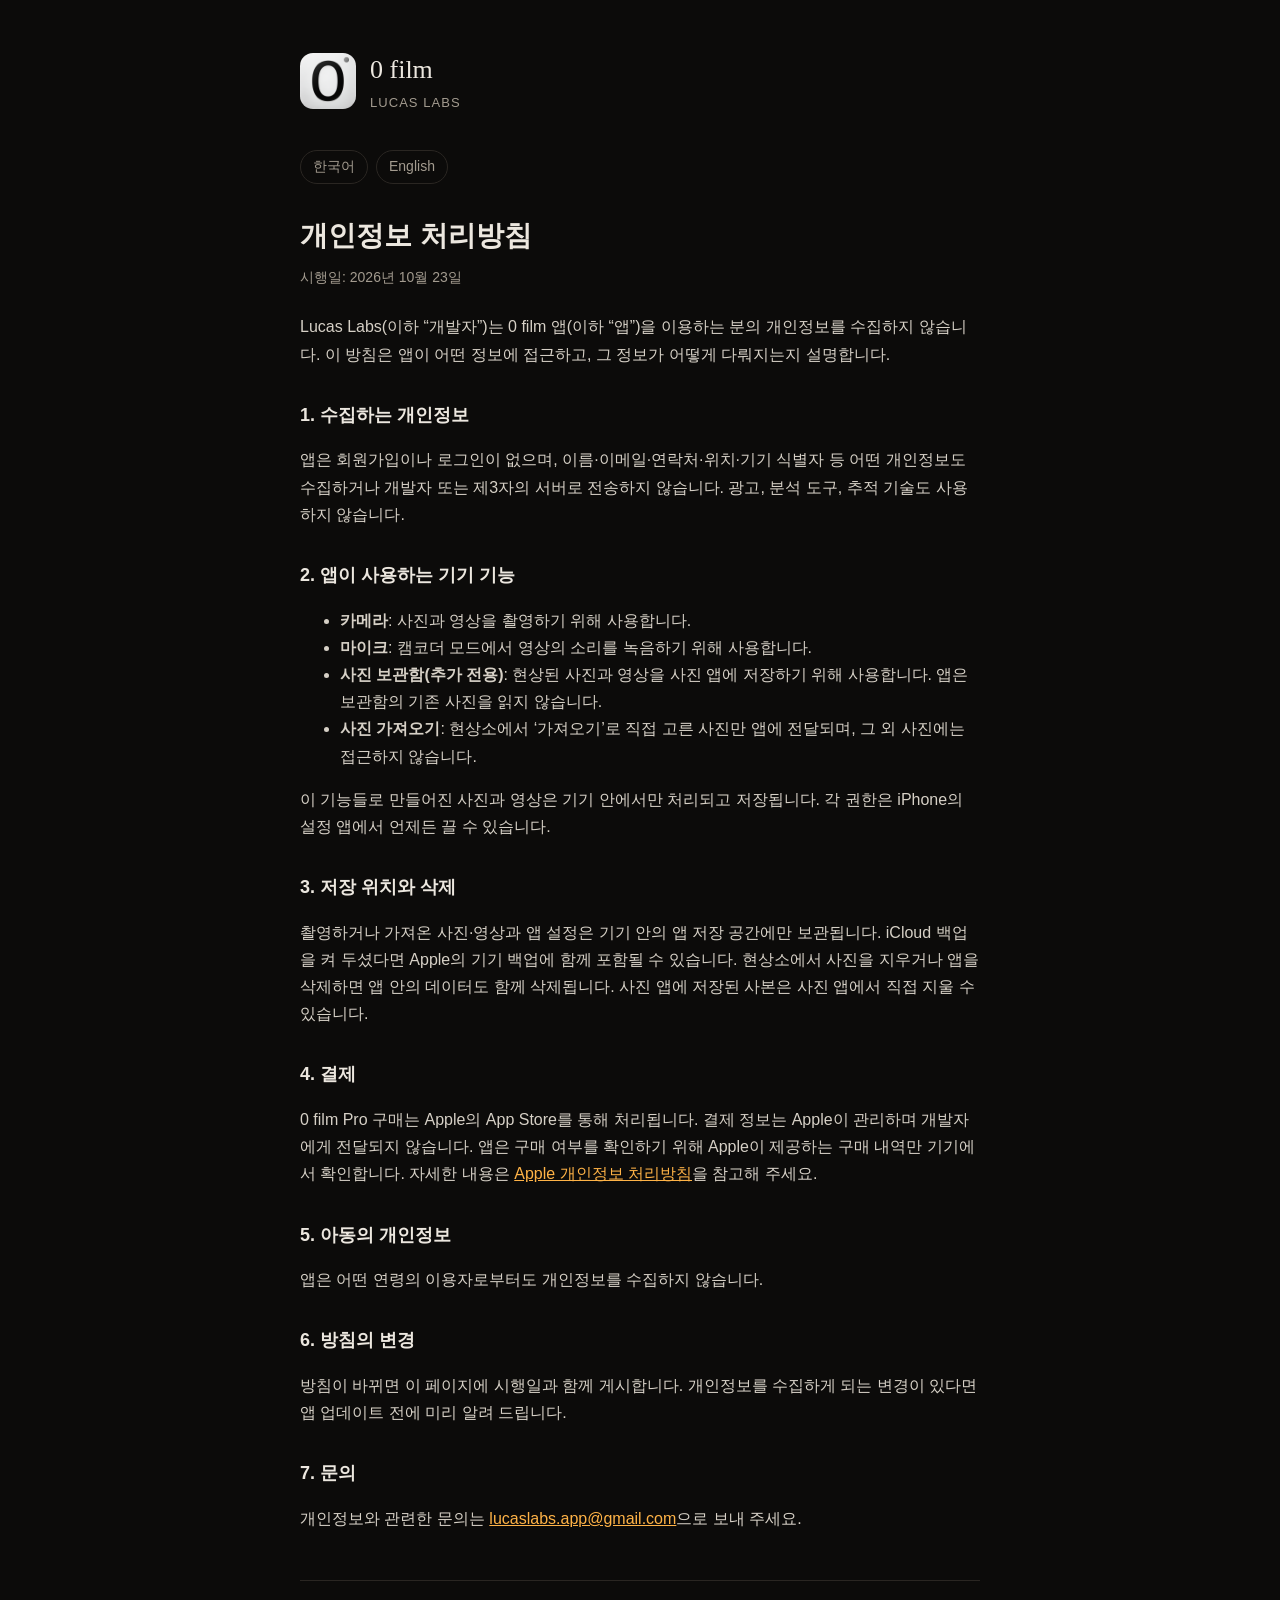
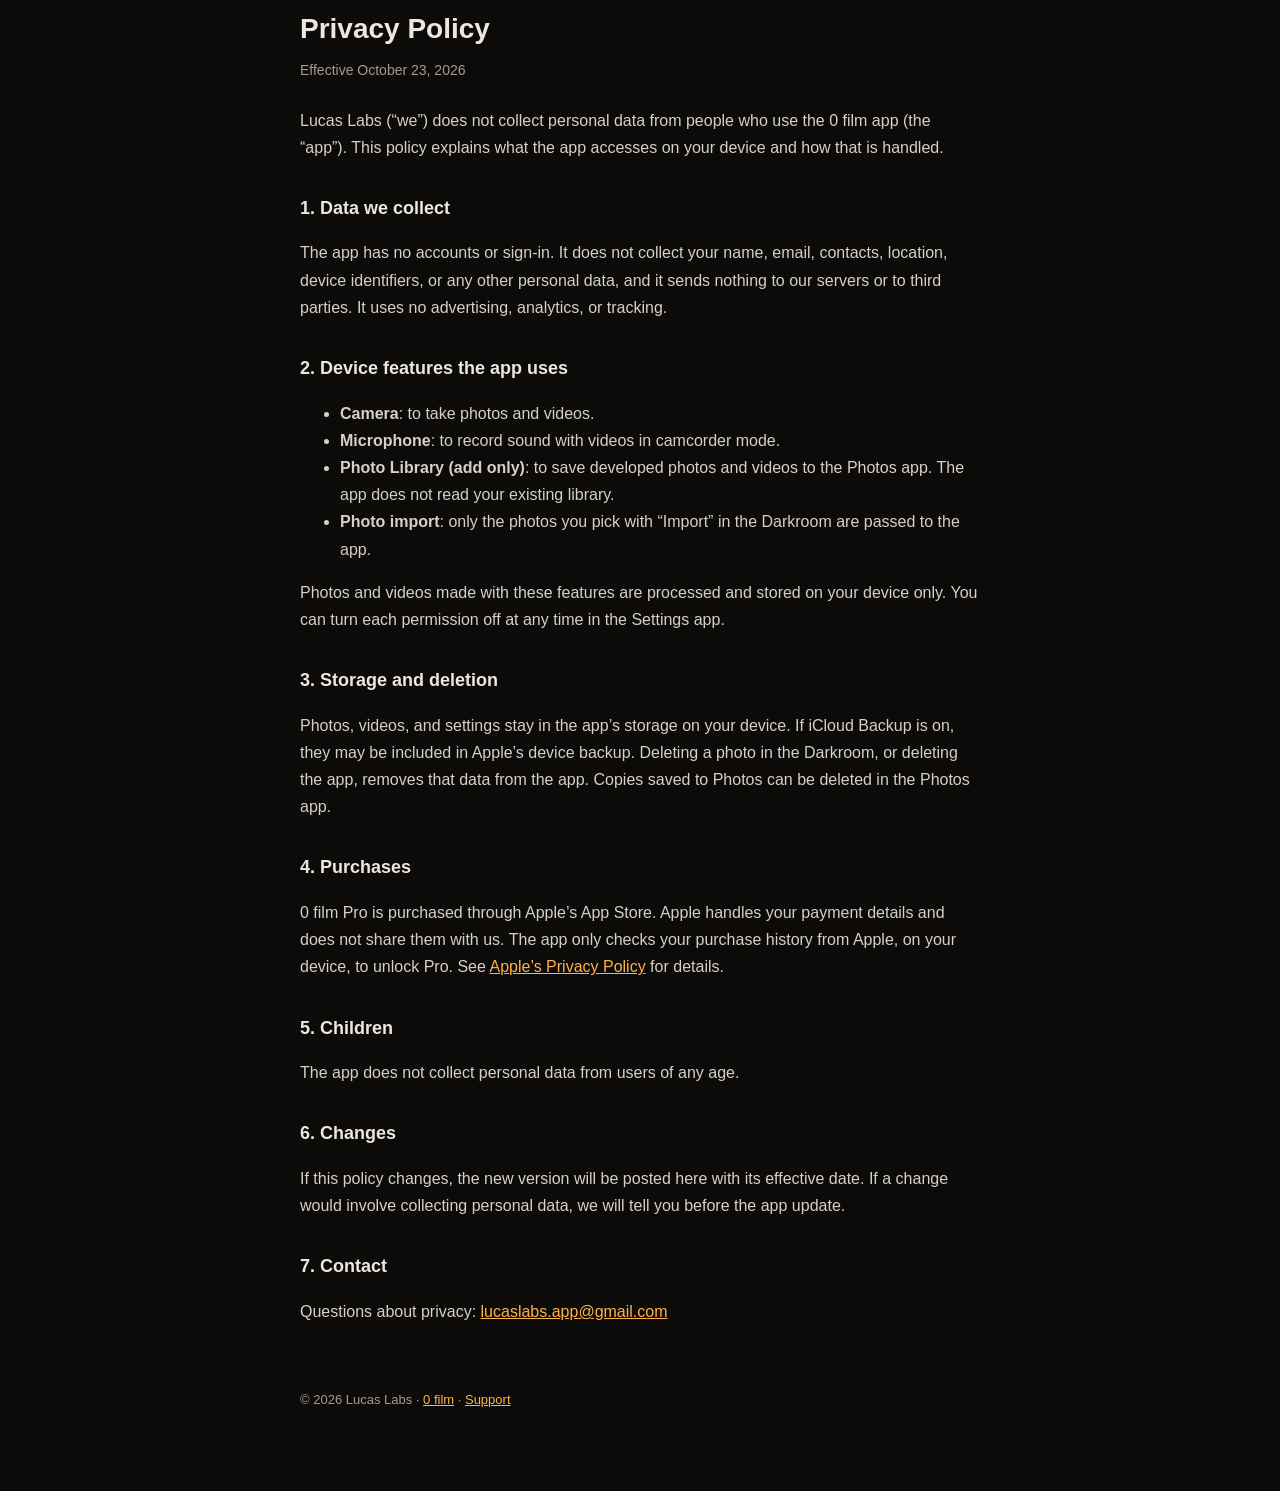
==== privacy.html @ 63082dfb "Add 0 film privacy policy, support and landing pages Co-Authored-By: Claude Opus 5.5 <noreply@anthro" ====
<!doctype html>
<html lang="ko">
<head>
<meta charset="utf-8">
<meta name="viewport" content="width=device-width, initial-scale=1">
<title>0 film · 개인정보 처리방침 / Privacy Policy</title>
<link rel="stylesheet" href="style.css">
</head>
<body>
<main>
  <header>
    <img src="icon.png" alt="">
    <div>
      <div class="name">0 film</div>
      <div class="by">Lucas Labs</div>
    </div>
  </header>

  <nav class="lang">
    <a href="#ko">한국어</a>
    <a href="#en">English</a>
  </nav>

  <section class="locale" id="ko" lang="ko">
    <h1>개인정보 처리방침</h1>
    <p class="updated">시행일: 2026년 10월 23일</p>
    <p>Lucas Labs(이하 “개발자”)는 0 film 앱(이하 “앱”)을 이용하는 분의 개인정보를 수집하지 않습니다. 이 방침은 앱이 어떤 정보에 접근하고, 그 정보가 어떻게 다뤄지는지 설명합니다.</p>

    <h2>1. 수집하는 개인정보</h2>
    <p>앱은 회원가입이나 로그인이 없으며, 이름·이메일·연락처·위치·기기 식별자 등 어떤 개인정보도 수집하거나 개발자 또는 제3자의 서버로 전송하지 않습니다. 광고, 분석 도구, 추적 기술도 사용하지 않습니다.</p>

    <h2>2. 앱이 사용하는 기기 기능</h2>
    <ul>
      <li><strong>카메라</strong>: 사진과 영상을 촬영하기 위해 사용합니다.</li>
      <li><strong>마이크</strong>: 캠코더 모드에서 영상의 소리를 녹음하기 위해 사용합니다.</li>
      <li><strong>사진 보관함(추가 전용)</strong>: 현상된 사진과 영상을 사진 앱에 저장하기 위해 사용합니다. 앱은 보관함의 기존 사진을 읽지 않습니다.</li>
      <li><strong>사진 가져오기</strong>: 현상소에서 ‘가져오기’로 직접 고른 사진만 앱에 전달되며, 그 외 사진에는 접근하지 않습니다.</li>
    </ul>
    <p>이 기능들로 만들어진 사진과 영상은 기기 안에서만 처리되고 저장됩니다. 각 권한은 iPhone의 설정 앱에서 언제든 끌 수 있습니다.</p>

    <h2>3. 저장 위치와 삭제</h2>
    <p>촬영하거나 가져온 사진·영상과 앱 설정은 기기 안의 앱 저장 공간에만 보관됩니다. iCloud 백업을 켜 두셨다면 Apple의 기기 백업에 함께 포함될 수 있습니다. 현상소에서 사진을 지우거나 앱을 삭제하면 앱 안의 데이터도 함께 삭제됩니다. 사진 앱에 저장된 사본은 사진 앱에서 직접 지울 수 있습니다.</p>

    <h2>4. 결제</h2>
    <p>0 film Pro 구매는 Apple의 App Store를 통해 처리됩니다. 결제 정보는 Apple이 관리하며 개발자에게 전달되지 않습니다. 앱은 구매 여부를 확인하기 위해 Apple이 제공하는 구매 내역만 기기에서 확인합니다. 자세한 내용은 <a href="https://www.apple.com/kr/legal/privacy/">Apple 개인정보 처리방침</a>을 참고해 주세요.</p>

    <h2>5. 아동의 개인정보</h2>
    <p>앱은 어떤 연령의 이용자로부터도 개인정보를 수집하지 않습니다.</p>

    <h2>6. 방침의 변경</h2>
    <p>방침이 바뀌면 이 페이지에 시행일과 함께 게시합니다. 개인정보를 수집하게 되는 변경이 있다면 앱 업데이트 전에 미리 알려 드립니다.</p>

    <h2>7. 문의</h2>
    <p>개인정보와 관련한 문의는 <a href="mailto:lucaslabs.app@gmail.com">lucaslabs.app@gmail.com</a>으로 보내 주세요.</p>
  </section>

  <section class="locale" id="en" lang="en">
    <h1>Privacy Policy</h1>
    <p class="updated">Effective October 23, 2026</p>
    <p>Lucas Labs (“we”) does not collect personal data from people who use the 0 film app (the “app”). This policy explains what the app accesses on your device and how that is handled.</p>

    <h2>1. Data we collect</h2>
    <p>The app has no accounts or sign-in. It does not collect your name, email, contacts, location, device identifiers, or any other personal data, and it sends nothing to our servers or to third parties. It uses no advertising, analytics, or tracking.</p>

    <h2>2. Device features the app uses</h2>
    <ul>
      <li><strong>Camera</strong>: to take photos and videos.</li>
      <li><strong>Microphone</strong>: to record sound with videos in camcorder mode.</li>
      <li><strong>Photo Library (add only)</strong>: to save developed photos and videos to the Photos app. The app does not read your existing library.</li>
      <li><strong>Photo import</strong>: only the photos you pick with “Import” in the Darkroom are passed to the app.</li>
    </ul>
    <p>Photos and videos made with these features are processed and stored on your device only. You can turn each permission off at any time in the Settings app.</p>

    <h2>3. Storage and deletion</h2>
    <p>Photos, videos, and settings stay in the app’s storage on your device. If iCloud Backup is on, they may be included in Apple’s device backup. Deleting a photo in the Darkroom, or deleting the app, removes that data from the app. Copies saved to Photos can be deleted in the Photos app.</p>

    <h2>4. Purchases</h2>
    <p>0 film Pro is purchased through Apple’s App Store. Apple handles your payment details and does not share them with us. The app only checks your purchase history from Apple, on your device, to unlock Pro. See <a href="https://www.apple.com/legal/privacy/">Apple’s Privacy Policy</a> for details.</p>

    <h2>5. Children</h2>
    <p>The app does not collect personal data from users of any age.</p>

    <h2>6. Changes</h2>
    <p>If this policy changes, the new version will be posted here with its effective date. If a change would involve collecting personal data, we will tell you before the app update.</p>

    <h2>7. Contact</h2>
    <p>Questions about privacy: <a href="mailto:lucaslabs.app@gmail.com">lucaslabs.app@gmail.com</a></p>
  </section>

  <footer>© 2026 Lucas Labs · <a href="index.html">0 film</a> · <a href="support.html">Support</a></footer>
</main>
</body>
</html>
---- style.css ----
:root {
  --bg: #0c0b0a;
  --card: #171513;
  --text: #ece7df;
  --muted: #a39b8f;
  --accent: #ffb347;
  --line: #2a2622;
}
* { box-sizing: border-box; }
body {
  margin: 0;
  background: var(--bg);
  color: var(--text);
  font: 16px/1.7 -apple-system, BlinkMacSystemFont, "Apple SD Gothic Neo", "Hiragino Sans", "PingFang SC", sans-serif;
  -webkit-text-size-adjust: 100%;
}
main { max-width: 720px; margin: 0 auto; padding: 48px 20px 80px; }
header { display: flex; align-items: center; gap: 14px; margin-bottom: 36px; }
header img { width: 56px; height: 56px; border-radius: 13px; }
header .name { font-family: Georgia, "Times New Roman", serif; font-size: 26px; }
header .by { color: var(--muted); font-size: 13px; letter-spacing: .08em; text-transform: uppercase; }
nav.lang { display: flex; gap: 8px; flex-wrap: wrap; margin-bottom: 28px; }
nav.lang a {
  color: var(--muted); text-decoration: none; font-size: 14px;
  padding: 4px 12px; border: 1px solid var(--line); border-radius: 999px;
}
nav.lang a:hover { color: var(--text); border-color: var(--muted); }
h1 { font-size: 28px; margin: 0 0 6px; }
h2 { font-size: 18px; margin: 32px 0 8px; }
p, li { color: #d6d0c6; }
.updated { color: var(--muted); font-size: 14px; margin: 0 0 24px; }
section.locale { padding-top: 24px; border-top: 1px solid var(--line); margin-top: 48px; }
section.locale:first-of-type { border-top: 0; margin-top: 0; padding-top: 0; }
a { color: var(--accent); }
.card { background: var(--card); border: 1px solid var(--line); border-radius: 16px; padding: 18px 20px; margin: 16px 0; }
.links { display: flex; gap: 12px; flex-wrap: wrap; margin-top: 12px; }
.links a {
  display: inline-block; text-decoration: none; color: #111; background: var(--accent);
  padding: 10px 18px; border-radius: 999px; font-weight: 600;
}
footer { color: var(--muted); font-size: 13px; margin-top: 64px; }
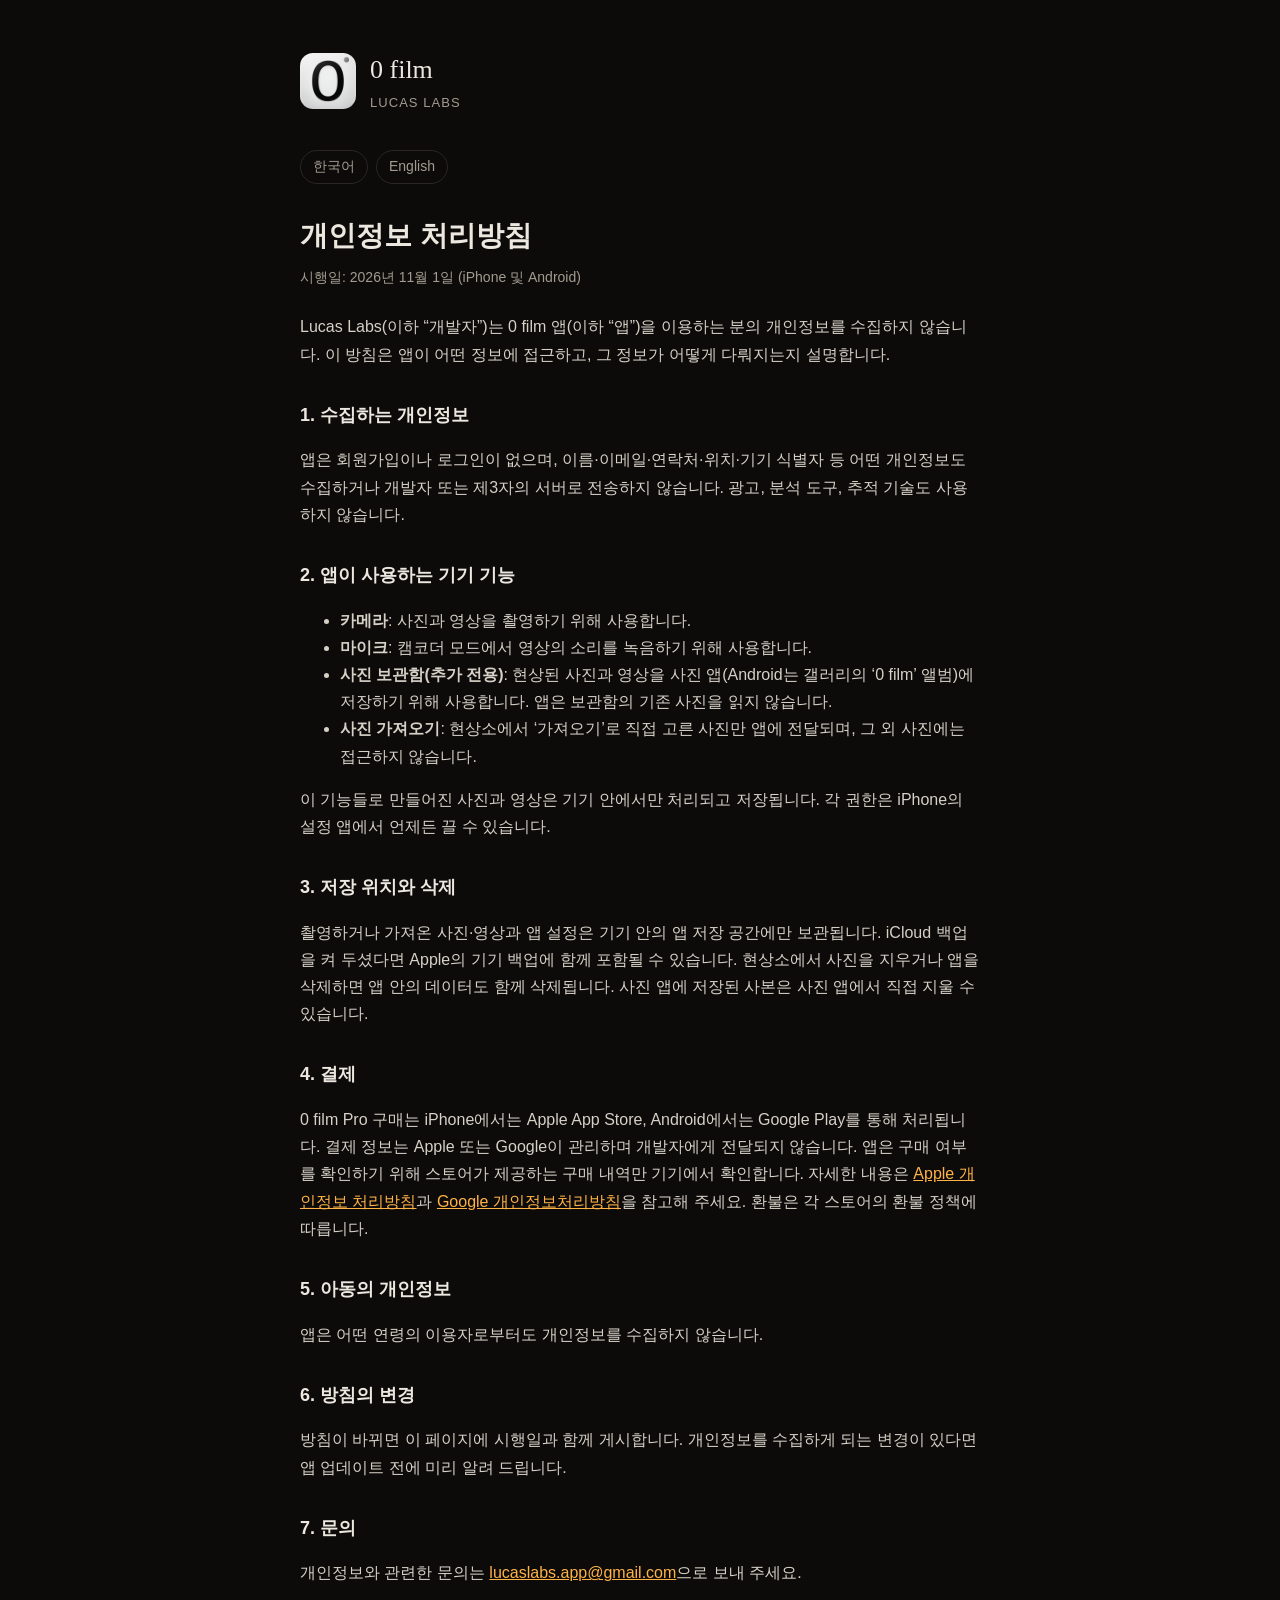
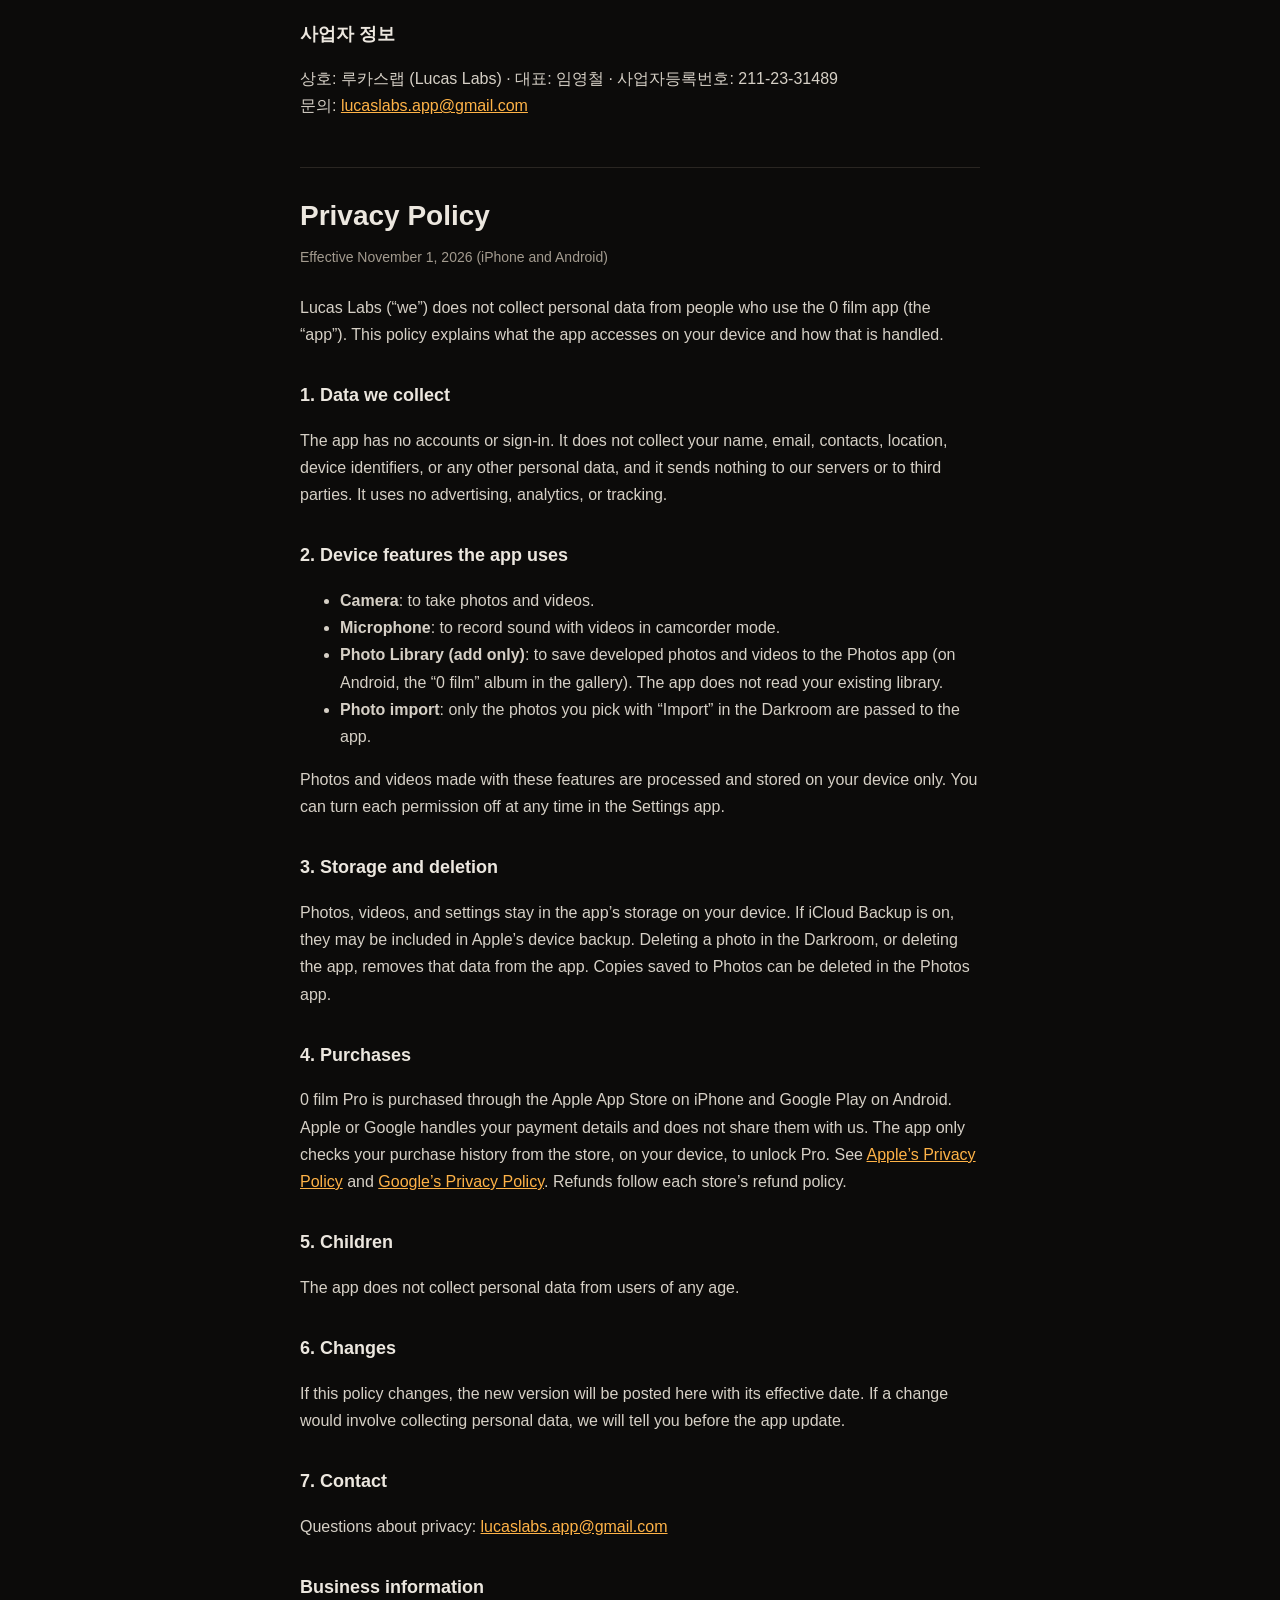
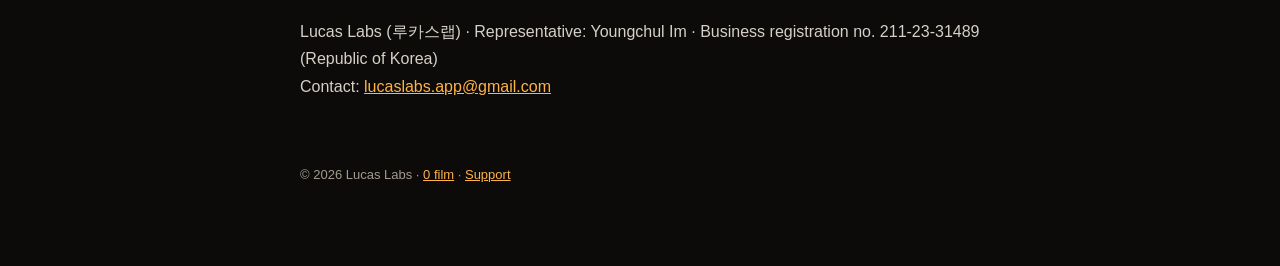
==== commit 29e77d16: "Cover Android and Google Play, add business info and refund FAQ Co-Authored-By: Claude Opus 5.5 <nor" ====
--- a/privacy.html
+++ b/privacy.html
@@ -23,7 +23,7 @@
 
   <section class="locale" id="ko" lang="ko">
     <h1>개인정보 처리방침</h1>
-    <p class="updated">시행일: 2026년 10월 23일</p>
+    <p class="updated">시행일: 2026년 11월 1일 (iPhone 및 Android)</p>
     <p>Lucas Labs(이하 “개발자”)는 0 film 앱(이하 “앱”)을 이용하는 분의 개인정보를 수집하지 않습니다. 이 방침은 앱이 어떤 정보에 접근하고, 그 정보가 어떻게 다뤄지는지 설명합니다.</p>
 
     <h2>1. 수집하는 개인정보</h2>
@@ -33,7 +33,7 @@
     <ul>
       <li><strong>카메라</strong>: 사진과 영상을 촬영하기 위해 사용합니다.</li>
       <li><strong>마이크</strong>: 캠코더 모드에서 영상의 소리를 녹음하기 위해 사용합니다.</li>
-      <li><strong>사진 보관함(추가 전용)</strong>: 현상된 사진과 영상을 사진 앱에 저장하기 위해 사용합니다. 앱은 보관함의 기존 사진을 읽지 않습니다.</li>
+      <li><strong>사진 보관함(추가 전용)</strong>: 현상된 사진과 영상을 사진 앱(Android는 갤러리의 ‘0 film’ 앨범)에 저장하기 위해 사용합니다. 앱은 보관함의 기존 사진을 읽지 않습니다.</li>
       <li><strong>사진 가져오기</strong>: 현상소에서 ‘가져오기’로 직접 고른 사진만 앱에 전달되며, 그 외 사진에는 접근하지 않습니다.</li>
     </ul>
     <p>이 기능들로 만들어진 사진과 영상은 기기 안에서만 처리되고 저장됩니다. 각 권한은 iPhone의 설정 앱에서 언제든 끌 수 있습니다.</p>
@@ -42,7 +42,7 @@
     <p>촬영하거나 가져온 사진·영상과 앱 설정은 기기 안의 앱 저장 공간에만 보관됩니다. iCloud 백업을 켜 두셨다면 Apple의 기기 백업에 함께 포함될 수 있습니다. 현상소에서 사진을 지우거나 앱을 삭제하면 앱 안의 데이터도 함께 삭제됩니다. 사진 앱에 저장된 사본은 사진 앱에서 직접 지울 수 있습니다.</p>
 
     <h2>4. 결제</h2>
-    <p>0 film Pro 구매는 Apple의 App Store를 통해 처리됩니다. 결제 정보는 Apple이 관리하며 개발자에게 전달되지 않습니다. 앱은 구매 여부를 확인하기 위해 Apple이 제공하는 구매 내역만 기기에서 확인합니다. 자세한 내용은 <a href="https://www.apple.com/kr/legal/privacy/">Apple 개인정보 처리방침</a>을 참고해 주세요.</p>
+    <p>0 film Pro 구매는 iPhone에서는 Apple App Store, Android에서는 Google Play를 통해 처리됩니다. 결제 정보는 Apple 또는 Google이 관리하며 개발자에게 전달되지 않습니다. 앱은 구매 여부를 확인하기 위해 스토어가 제공하는 구매 내역만 기기에서 확인합니다. 자세한 내용은 <a href="https://www.apple.com/kr/legal/privacy/">Apple 개인정보 처리방침</a>과 <a href="https://policies.google.com/privacy?hl=ko">Google 개인정보처리방침</a>을 참고해 주세요. 환불은 각 스토어의 환불 정책에 따릅니다.</p>
 
     <h2>5. 아동의 개인정보</h2>
     <p>앱은 어떤 연령의 이용자로부터도 개인정보를 수집하지 않습니다.</p>
@@ -52,11 +52,13 @@
 
     <h2>7. 문의</h2>
     <p>개인정보와 관련한 문의는 <a href="mailto:lucaslabs.app@gmail.com">lucaslabs.app@gmail.com</a>으로 보내 주세요.</p>
+    <h2>사업자 정보</h2>
+    <p>상호: 루카스랩 (Lucas Labs) · 대표: 임영철 · 사업자등록번호: 211-23-31489<br>문의: <a href="mailto:lucaslabs.app@gmail.com">lucaslabs.app@gmail.com</a></p>
   </section>
 
   <section class="locale" id="en" lang="en">
     <h1>Privacy Policy</h1>
-    <p class="updated">Effective October 23, 2026</p>
+    <p class="updated">Effective November 1, 2026 (iPhone and Android)</p>
     <p>Lucas Labs (“we”) does not collect personal data from people who use the 0 film app (the “app”). This policy explains what the app accesses on your device and how that is handled.</p>
 
     <h2>1. Data we collect</h2>
@@ -66,7 +68,7 @@
     <ul>
       <li><strong>Camera</strong>: to take photos and videos.</li>
       <li><strong>Microphone</strong>: to record sound with videos in camcorder mode.</li>
-      <li><strong>Photo Library (add only)</strong>: to save developed photos and videos to the Photos app. The app does not read your existing library.</li>
+      <li><strong>Photo Library (add only)</strong>: to save developed photos and videos to the Photos app (on Android, the “0 film” album in the gallery). The app does not read your existing library.</li>
       <li><strong>Photo import</strong>: only the photos you pick with “Import” in the Darkroom are passed to the app.</li>
     </ul>
     <p>Photos and videos made with these features are processed and stored on your device only. You can turn each permission off at any time in the Settings app.</p>
@@ -75,7 +77,7 @@
     <p>Photos, videos, and settings stay in the app’s storage on your device. If iCloud Backup is on, they may be included in Apple’s device backup. Deleting a photo in the Darkroom, or deleting the app, removes that data from the app. Copies saved to Photos can be deleted in the Photos app.</p>
 
     <h2>4. Purchases</h2>
-    <p>0 film Pro is purchased through Apple’s App Store. Apple handles your payment details and does not share them with us. The app only checks your purchase history from Apple, on your device, to unlock Pro. See <a href="https://www.apple.com/legal/privacy/">Apple’s Privacy Policy</a> for details.</p>
+    <p>0 film Pro is purchased through the Apple App Store on iPhone and Google Play on Android. Apple or Google handles your payment details and does not share them with us. The app only checks your purchase history from the store, on your device, to unlock Pro. See <a href="https://www.apple.com/legal/privacy/">Apple’s Privacy Policy</a> and <a href="https://policies.google.com/privacy">Google’s Privacy Policy</a>. Refunds follow each store’s refund policy.</p>
 
     <h2>5. Children</h2>
     <p>The app does not collect personal data from users of any age.</p>
@@ -85,6 +87,8 @@
 
     <h2>7. Contact</h2>
     <p>Questions about privacy: <a href="mailto:lucaslabs.app@gmail.com">lucaslabs.app@gmail.com</a></p>
+    <h2>Business information</h2>
+    <p>Lucas Labs (루카스랩) · Representative: Youngchul Im · Business registration no. 211-23-31489 (Republic of Korea)<br>Contact: <a href="mailto:lucaslabs.app@gmail.com">lucaslabs.app@gmail.com</a></p>
   </section>
 
   <footer>© 2026 Lucas Labs · <a href="index.html">0 film</a> · <a href="support.html">Support</a></footer>
